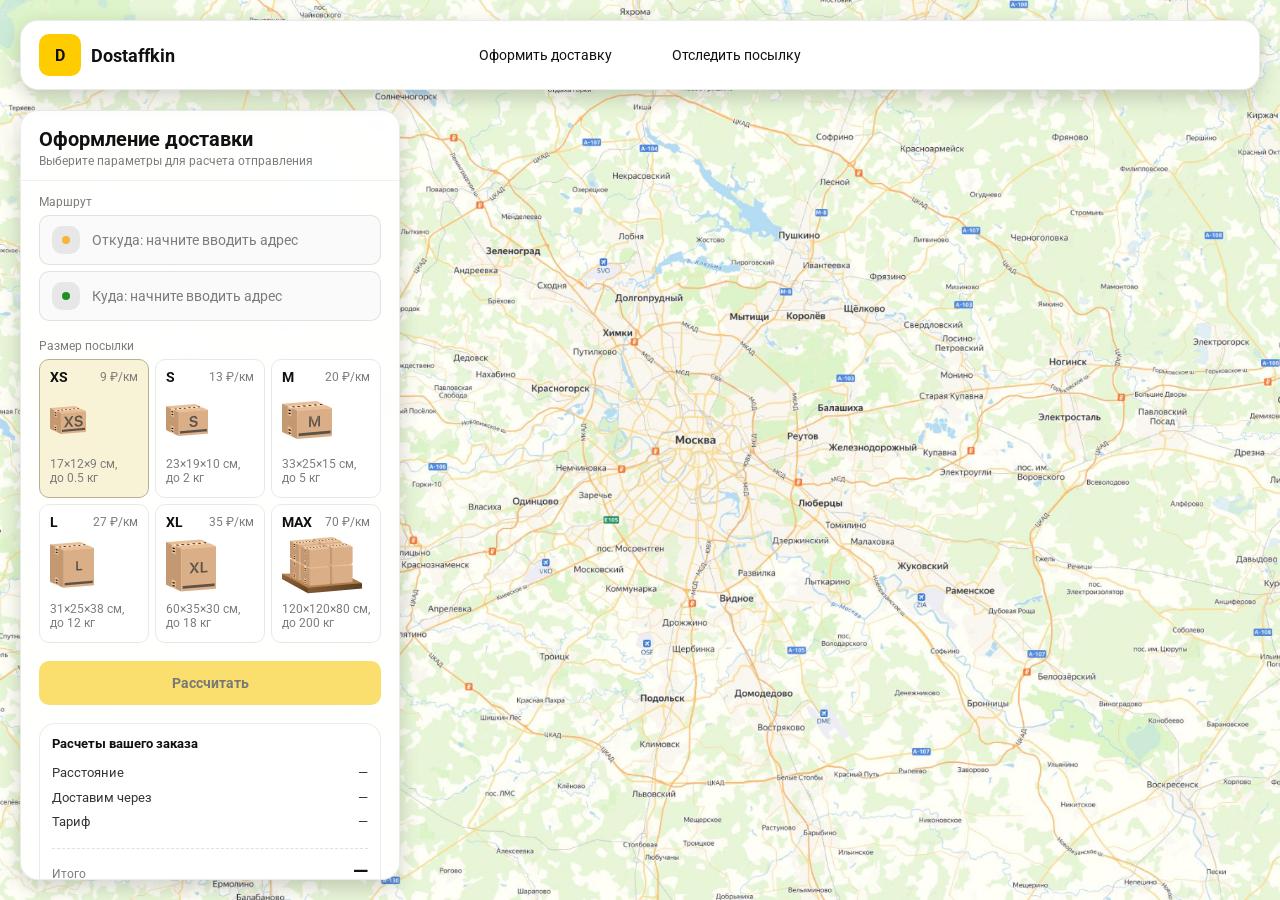
==== order.html @ cfe68299 "Add order page" ====
<!doctype html>
<html lang="ru">
  <head>
    <meta charset="utf-8" />
    <meta
      name="viewport"
      content="width=device-width,initial-scale=1,maximum-scale=1,user-scalable=0"
    />
    <title>Оформление доставки</title>
    <link rel="stylesheet" href="styles/base.css" />
    <link rel="stylesheet" href="styles/base_adaptive.css" />
    <link rel="stylesheet" href="styles/order.css" />
    <link rel="stylesheet" href="styles/order_adaptive.css" />
  </head>
  <body>
    <div id="map"></div>
    <header class="header">
      <a class="header-brand" href="#">
        <div class="header-logo">D</div>
        <div class="header-title">Dostaffkin</div>
      </a>
      <nav class="header-menu">
        <a class="header-link" href="#">Оформить <span>доставку</span></a>
        <a class="header-link" href="#">Отследить <span>посылку</span></a>
      </nav>
    </header>
    <aside class="main" id="sidebar">
      <div class="main-header">
        <div class="main-title">Оформление доставки</div>
        <div class="main-text">Выберите параметры для расчета отправления</div>
      </div>
      <div class="main-content">
        <div class="main-route">
          <div class="main-block-title">Маршрут</div>
          <div class="main-fields">
            <div class="main-field" id="fromField">
              <div class="main-pin"></div>
              <input
                id="from"
                placeholder="Откуда: начните вводить адрес"
                autocomplete="off"
              />
              <div
                class="main-ac"
                id="fromAc"
                role="listbox"
                aria-label="Подсказки адресов"
              ></div>
            </div>

            <div class="main-field" id="toField">
              <div class="main-pin"></div>
              <input
                id="to"
                placeholder="Куда: начните вводить адрес"
                autocomplete="off"
              />
              <div
                class="main-ac"
                id="toAc"
                role="listbox"
                aria-label="Подсказки адресов"
              ></div>
            </div>
          </div>
        </div>
        <div class="main-package">
          <div class="main-block-title">Размер посылки</div>

          <div class="main-sizes">
            <div class="main-size-card is-active" data-value="xs">
              <div class="main-size-top">
                <div class="main-size-label">XS</div>
                <div class="main-size-rate">9 ₽/км</div>
              </div>
              <div class="main-size-media">
                <img src="images/sizes/xs.png" alt="Короб XS" />
              </div>
              <div class="main-size-description">
                17×12×9 см,<br />до 0.5 кг
              </div>
            </div>

            <div class="main-size-card" data-value="s">
              <div class="main-size-top">
                <div class="main-size-label">S</div>
                <div class="main-size-rate">13 ₽/км</div>
              </div>
              <div class="main-size-media">
                <img src="images/sizes/s.png" alt="Короб S" />
              </div>
              <div class="main-size-description">23×19×10 см,<br />до 2 кг</div>
            </div>

            <div class="main-size-card" data-value="m">
              <div class="main-size-top">
                <div class="main-size-label">M</div>
                <div class="main-size-rate">20 ₽/км</div>
              </div>
              <div class="main-size-media">
                <img src="images/sizes/m.png" alt="Короб M" />
              </div>
              <div class="main-size-description">33×25×15 см,<br />до 5 кг</div>
            </div>

            <div class="main-size-card" data-value="l">
              <div class="main-size-top">
                <div class="main-size-label">L</div>
                <div class="main-size-rate">27 ₽/км</div>
              </div>
              <div class="main-size-media">
                <img src="images/sizes/l.png" alt="Короб L" />
              </div>
              <div class="main-size-description">
                31×25×38 см,<br />до 12 кг
              </div>
            </div>

            <div class="main-size-card" data-value="xl">
              <div class="main-size-top">
                <div class="main-size-label">XL</div>
                <div class="main-size-rate">35 ₽/км</div>
              </div>
              <div class="main-size-media">
                <img src="images/sizes/xl.png" alt="Короб XL" />
              </div>
              <div class="main-size-description">
                60×35×30 см,<br />до 18 кг
              </div>
            </div>

            <div class="main-size-card" data-value="max">
              <div class="main-size-top">
                <div class="main-size-label">MAX</div>
                <div class="main-size-rate">70 ₽/км</div>
              </div>
              <div class="main-size-media main-size-media-palleta">
                <img src="images/sizes/max.png" alt="Паллета" />
              </div>
              <div class="main-size-description">
                120×120×80 см,<br />до 200 кг
              </div>
            </div>
          </div>
        </div>
        <div class="main-calculate-block">
          <button
            id="calc"
            class="button calculate-button"
            type="button"
            disabled
          >
            Рассчитать
          </button>
        </div>
        <div class="main-result" id="result">
          <div class="main-result-title">Расчеты вашего заказа</div>
          <div class="main-result-lines">
            <div class="main-result-line">
              <span>Расстояние</span><span id="distanceValue">—</span>
            </div>
            <div class="main-result-line">
              <span>Доставим через</span><span id="durationValue">—</span>
            </div>
            <div class="main-result-line">
              <span>Тариф</span><span id="rateValue">—</span>
            </div>
          </div>
          <div class="main-price">
            <div class="main-price-label">Итого</div>
            <div class="main-price-value" id="totalValue">—</div>
          </div>
        </div>
        <div class="main-order-box">
          <div class="main-order-form" id="orderForm">
            <div class="main-order-title">Оформление доставки</div>
            <div class="main-block-info-row">
              <div class="main-block-title">Контакты</div>
              <div class="order-fields">
                <div class="main-field">
                  <input
                    id="customerName"
                    placeholder="Ваше имя"
                    autocomplete="off"
                  />
                </div>
                <div class="main-field">
                  <input
                    id="customerPhone"
                    placeholder="Ваш телефон"
                    autocomplete="off"
                    inputmode="tel"
                  />
                </div>
              </div>
            </div>
            <div class="main-block-info-row extra-info">
              <div class="main-block-title">Дополнительная информация</div>
              <div class="main-field textarea">
                <textarea
                  id="comment"
                  placeholder="Детали доставки и комментарии"
                ></textarea>
              </div>
            </div>
            <button
              id="submit"
              class="button main-submit-request"
              type="button"
              disabled
            >
              Отправить заявку
            </button>
          </div>

          <div class="main-order-success" id="orderSuccess">
            <div class="main-success-icon">✓</div>
            <div class="main-success-title">Заявка отправлена!</div>
            <div class="main-success-title">
              Номер отправления – <span id="orderId"></span>
            </div>
            <div class="main-success-subtitle">Мы скоро свяжемся с вами</div>
          </div>
        </div>
      </div>
    </aside>
  </body>
</html>
---- styles/base.css ----
*,
*::before,
*::after {
  box-sizing: border-box;
}

@font-face {
  font-family: "Roboto";
  src: url("../fonts/Roboto-Regular.ttf");
  font-weight: normal;
}

@font-face {
  font-family: "Roboto";
  src: url("../fonts/Roboto-Bold.ttf");
  font-weight: bold;
}

@font-face {
  font-family: "Roboto";
  src: url("../fonts/Roboto-Medium.ttf");
  font-weight: 500;
}

html,
body {
  margin: 0;
  color: #111111;
  font-family: "Roboto", sans-serif;
}

body {
  background: #fdfdfd;
}

.header {
  border-radius: 18px;
  box-shadow: 0 7px 20px 0 #0000002e;
  backdrop-filter: blur(10px);
  background: #fff;
  left: 20px;
  border: 1px solid rgba(0, 0, 0, 0.08);
  position: fixed;
  right: 20px;
  top: 20px;
  padding: 14px 18px;
  height: 70px;
  display: flex;
  align-items: center;
  z-index: 6;
}

.header-brand {
  display: flex;
  align-items: center;
  text-decoration: none;
  gap: 10px;
}

.header-logo {
  width: 42px;
  height: 42px;
  border-radius: 10px;
  background: #ffcc00;
  display: grid;
  place-items: center;
  font-weight: bold;
  color: #111;
}

.header-title {
  font-size: 18px;
  font-weight: bold;
  color: #111111;
  text-decoration: none;
}

.header-menu {
  display: flex;
  align-items: center;
  gap: 60px;
  margin: 0;
  position: absolute;
  left: 50%;
  transform: translateX(-50%);
}

.header-link {
  font-size: 14px;
  color: #111111;
  text-decoration: none;
}

.button {
  border: 0;
  outline: none;
  height: 44px;
  border-radius: 10px;
  font-size: 14px;
  font-weight: bold;
  cursor: pointer;
  font-family: inherit;
  transition:
    transform 0.08s ease,
    opacity 0.12s ease;
  background: #ffcc00;
  color: #111111;
  text-align: center;
  text-decoration: none;
}

.button:hover {
  background-color: #e5bc19;
}

.button:disabled {
  cursor: not-allowed;
  background-color: #fade6e;
  color: #787878;
  transform: none;
}

.button.button-white {
  background: #fff;
  border: 1px solid #111111;
}

.button.button-white:hover {
  background: rgb(241 241 241);
}

.main-field {
  display: flex;
  align-items: center;
  margin-top: 6px;
  gap: 10px;
  border: 1px solid #1111111a;
  background: #fafafa;
  border-radius: 10px;
  padding: 10px 12px;
  position: relative;
  box-sizing: border-box;
  height: 50px;
}

.main-field.textarea {
  height: auto;
}

.main-pin {
  width: 28px;
  height: 28px;
  border-radius: 10px;
  background: rgba(17, 17, 17, 0.08);
  display: grid;
  place-items: center;
  flex: 0 0 auto;
  position: relative;
}

.main-pin::before {
  content: "";
  width: 8px;
  height: 8px;
  border-radius: 999px;
  background: orange;
  opacity: 0.75;
  display: block;
}

.main-field:last-child .main-pin::before {
  background: green;
  opacity: 0.85;
}

input,
textarea {
  width: 100%;
  border: 0;
  outline: none;
  background: transparent;
  font-size: 14px;
  color: #111111;
  font-family: inherit;
}

textarea {
  resize: vertical;
  min-height: 72px;
  padding: 2px 0;
}

input::placeholder,
textarea::placeholder {
  color: #7c7c7c;
}

.main-field:focus-within {
  border-color: rgba(0, 0, 0, 0.2);
  box-shadow: 0 0 0 4px rgba(255, 204, 0, 0.35);
  background: rgba(255, 255, 255, 0.75);
}
---- styles/base_adaptive.css ----
@media (max-width: 767px) {
  .header {
    left: 10px;
    right: 10px;
    top: 10px;
  }

  .header-link span {
    display: none;
  }

  .header-menu {
    gap: 20px;
    justify-content: flex-start;
    margin: 0 0 0 30px;
    position: static;
    transform: none;
  }
}

@media (max-width: 420px) {
  .header-title {
    display: none;
  }
}

@media (max-width: 374px) {
  .header-menu {
    gap: 10px;
    margin: 0 0 0 10px;
  }
}
---- styles/order.css ----
#map {
  background-image: url("../images/order-bg.jpg");
  background-size: cover;
  position: fixed;
  inset: 0;
}

.main {
  border-radius: 18px;
  box-shadow: 0 7px 20px 0 #0000002e;
  backdrop-filter: blur(10px);
  background: rgba(255, 255, 255, 0.96);
  left: 20px;
  border: 1px solid rgba(0, 0, 0, 0.08);
  position: fixed;
  top: 110px;
  bottom: 20px;
  width: 380px;
  display: flex;
  flex-direction: column;
  overflow: hidden;
  z-index: 5;
}

.main-header {
  padding: 18px 18px 12px 18px;
  border-bottom: 1px solid rgba(0, 0, 0, 0.06);
  display: flex;
  flex-direction: column;
}

.main-title {
  font-size: 20px;
  line-height: 100%;
  font-weight: bold;
}

.main-text {
  font-size: 12px;
  margin-top: 5px;
  color: #7c7c7c;
}

.main-content {
  padding: 14px 18px 18px 18px;
  overflow: auto;
  scrollbar-width: none;
  display: flex;
  flex-direction: column;
  gap: 18px;
  flex: 1;
}

.main-block-title {
  font-size: 12px;
  color: #7c7c7c;
}

.main-route .main-block-title,
.main-package .main-block-title {
  margin-bottom: 6px;
}

.main-sizes {
  display: grid;
  gap: 6px;
  grid-template-columns: repeat(3, 1fr);
}

.main-size-card {
  border: 1px solid #e8e8e7;
  background: #fff;
  border-radius: 10px;
  padding: 10px;
  cursor: pointer;
  user-select: none;
  transition:
    transform 0.08s ease,
    border-color 0.12s ease,
    background 0.12s ease;
  min-height: 139px;
}

.main-size-card:hover {
  transform: translateY(-1px);
}

.main-size-card.is-active {
  background-color: #f8f2d6;
  border-color: #b7b196;
}

.main-size-top {
  display: flex;
  align-items: center;
  justify-content: space-between;
}

.main-size-label {
  font-weight: bold;
  font-size: 14px;
  color: #111111;
  line-height: 100%;
}

.main-size-rate {
  font-size: 12px;
  color: #7c7c7c;
  line-height: 100%;
}

.main-size-media {
  margin-top: 8px;
  height: 57px;
}

.main-size-description {
  margin-top: 8px;
  font-size: 12px;
  color: #7c7c7c;
  line-height: 1.2;
}

.calculate-button {
  width: 100%;
}

.main-result {
  border: 1px solid rgba(0, 0, 0, 0.08);
  background: rgba(255, 255, 255, 0.75);
  border-radius: 16px;
  padding: 12px;
  line-height: 1.25;
}

.main-result-title {
  font-weight: bold;
  font-size: 13px;
  color: #111111;
  margin-bottom: 13px;
}

.main-result-lines {
  gap: 8px;
  display: flex;
  flex-direction: column;
}

.main-result-line {
  font-size: 13px;
  color: rgba(17, 17, 17, 0.85);
  display: flex;
  justify-content: space-between;
}

.main-price {
  margin-top: 18px;
  padding-top: 10px;
  border-top: 1px dashed rgba(0, 0, 0, 0.12);
  display: flex;
  align-items: baseline;
  justify-content: space-between;
}

.main-price-label {
  font-size: 12px;
  color: rgba(17, 17, 17, 0.55);
}

.main-price-value {
  font-size: 20px;
  font-weight: bold;
  color: #111111;
  letter-spacing: -0.3px;
}

.main-order-box {
  background: #fff;
  border: 1px solid #e8e8e7;
  border-radius: 10px;
  padding: 12px;
}

.main-order-title {
  margin-bottom: 8px;
  font-weight: bold;
  font-size: 14px;
  color: #111111;
}

.main-block-info {
  display: flex;
  flex-direction: column;
  gap: 6px;
}

.order-fields {
  display: grid;
  grid-template-columns: 1fr 1fr;
  column-gap: 10px;
  margin-top: 6px;
}

.main-block-info-row.extra-info {
  display: block;
  margin-top: 13px;
}

.main-submit-request {
  width: 100%;
  margin-top: 6px;
}

.main-order-success {
  display: none;
  text-align: center;
  padding: 22px 12px;
  gap: 12px;
}

.main-order-success.is-visible {
  display: flex;
  flex-direction: column;
  align-items: center;
}

.main-success-icon {
  width: 56px;
  height: 56px;
  border-radius: 50%;
  background: #16a34a;
  color: #fff;
  display: grid;
  place-items: center;
  font-size: 30px;
}

.main-success-title {
  font-size: 14px;
  font-weight: bold;
  color: #111111;
}

.main-success-subtitle {
  font-size: 12px;
  color: rgba(17, 17, 17, 0.55);
  line-height: 1.3;
}
---- styles/order_adaptive.css ----
@media (max-width: 767px) {
  .main {
    left: 10px;
    right: 10px;
    top: 50%;
    bottom: 12px;
    width: auto;
    max-width: none;
  }
}

@media (max-width: 420px) {
  .main-sizes {
    grid-template-columns: repeat(2, 1fr);
  }
}
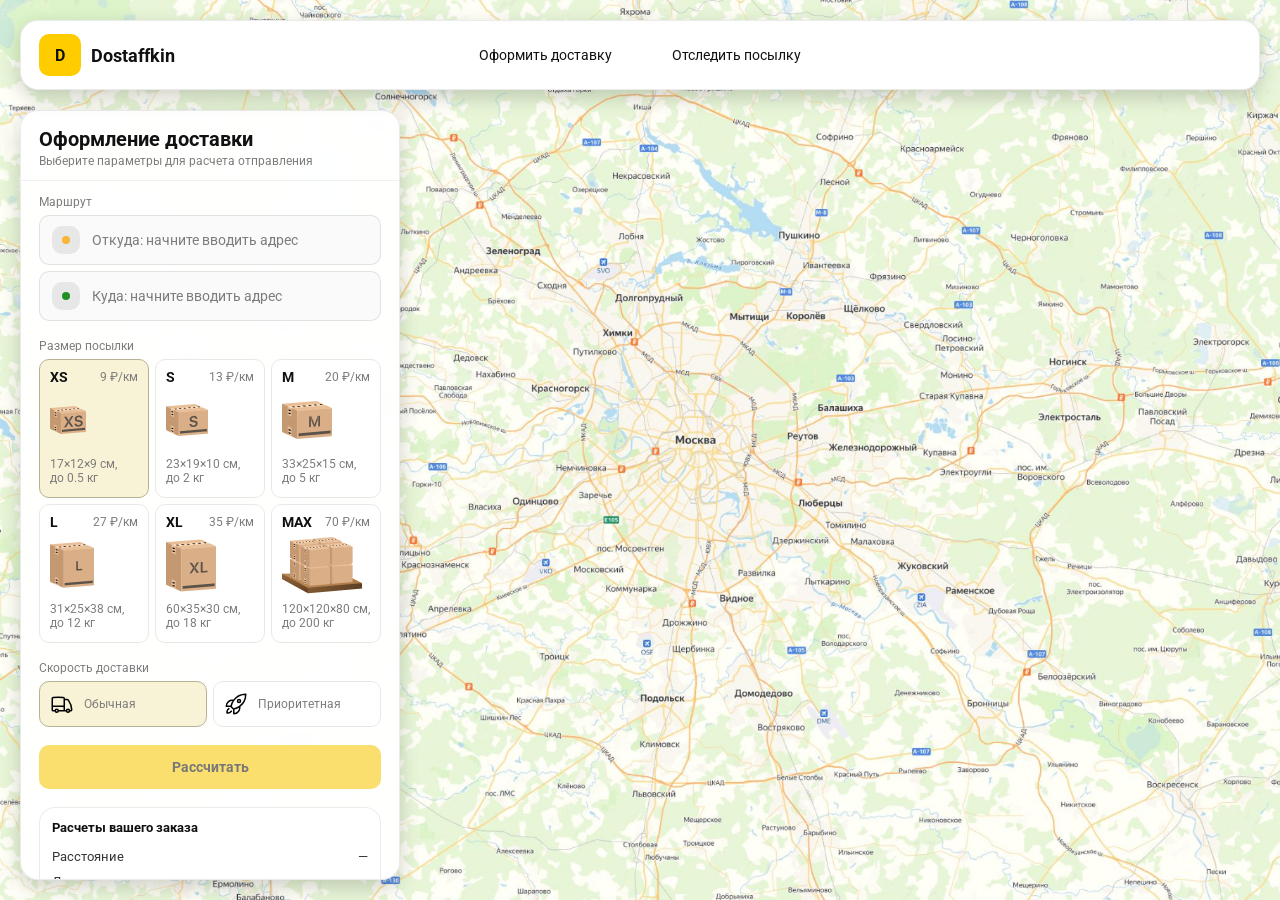
==== commit 58c908b4: "Add speed block to order page" ====
--- a/order.html
+++ b/order.html
@@ -143,6 +143,27 @@
             </div>
           </div>
         </div>
+        <div class="main-speed">
+          <div class="main-block-title">Скорость доставки</div>
+          <div class="main-speeds">
+            <div class="main-speed-card is-active" data-value="regular">
+              <img
+                class="main-speed-media"
+                src="images/icons/regular.svg"
+                alt="Regular"
+              />
+              <div class="main-speed-description">Обычная</div>
+            </div>
+            <div class="main-speed-card" data-value="fast">
+              <img
+                class="main-speed-media"
+                src="images/icons/fast.svg"
+                alt="Fast"
+              />
+              <div class="main-speed-description">Приоритетная</div>
+            </div>
+          </div>
+        </div>
         <div class="main-calculate-block">
           <button
             id="calc"
--- a/styles/order.css
+++ b/styles/order.css
@@ -121,6 +121,47 @@
   line-height: 1.2;
 }
 
+.main-speed .main-block-title {
+  margin-bottom: 6px;
+}
+
+.main-speeds {
+  display: grid;
+  gap: 6px;
+  grid-template-columns: repeat(2, 1fr);
+}
+
+.main-speed-card {
+  border: 1px solid #e8e8e7;
+  background: #fff;
+  border-radius: 10px;
+  padding: 10px;
+  cursor: pointer;
+  user-select: none;
+  transition:
+    transform 0.08s ease,
+    border-color 0.12s ease,
+    background 0.12s ease;
+  display: flex;
+  align-items: center;
+  gap: 10px;
+}
+
+.main-speed-card:hover {
+  transform: translateY(-1px);
+}
+
+.main-speed-card.is-active {
+  background-color: #f8f2d6;
+  border-color: #b7b196;
+}
+
+.main-speed-description {
+  font-size: 12px;
+  color: #7c7c7c;
+  line-height: 1.2;
+}
+
 .calculate-button {
   width: 100%;
 }
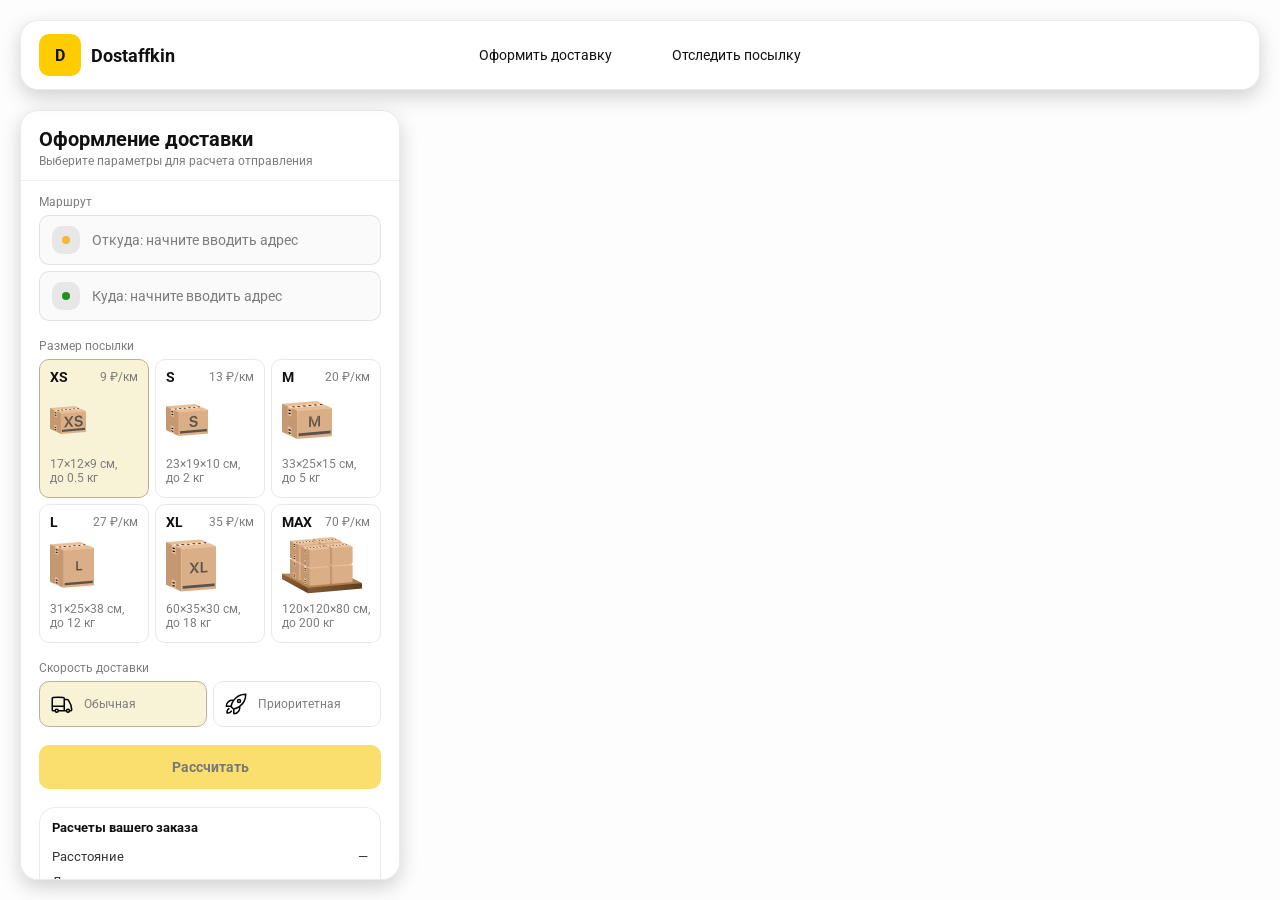
==== commit c3b898b2: "Add order script" ====
--- a/order.html
+++ b/order.html
@@ -11,17 +11,25 @@
     <link rel="stylesheet" href="styles/base_adaptive.css" />
     <link rel="stylesheet" href="styles/order.css" />
     <link rel="stylesheet" href="styles/order_adaptive.css" />
+    <script
+      src="https://api-maps.yandex.ru/2.1/?lang=ru_RU&apikey=65aa3a04-db37-4fb2-b4e8-264c9c88a87e&suggest_apikey=7b7b78f2-4eaf-4229-98f9-afd5eb140132"
+      type="text/javascript"
+    ></script>
   </head>
   <body>
     <div id="map"></div>
     <header class="header">
-      <a class="header-brand" href="#">
+      <a class="header-brand" href="index.html">
         <div class="header-logo">D</div>
         <div class="header-title">Dostaffkin</div>
       </a>
       <nav class="header-menu">
-        <a class="header-link" href="#">Оформить <span>доставку</span></a>
-        <a class="header-link" href="#">Отследить <span>посылку</span></a>
+        <a class="header-link" href="order.html"
+          >Оформить <span>доставку</span></a
+        >
+        <a class="header-link" href="track.html"
+          >Отследить <span>посылку</span></a
+        >
       </nav>
     </header>
     <aside class="main" id="sidebar">
@@ -245,5 +253,6 @@
         </div>
       </div>
     </aside>
+    <script src="scripts/order.js"></script>
   </body>
 </html>
--- a/styles/order.css
+++ b/styles/order.css
@@ -1,6 +1,4 @@
 #map {
-  background-image: url("../images/order-bg.jpg");
-  background-size: cover;
   position: fixed;
   inset: 0;
 }
